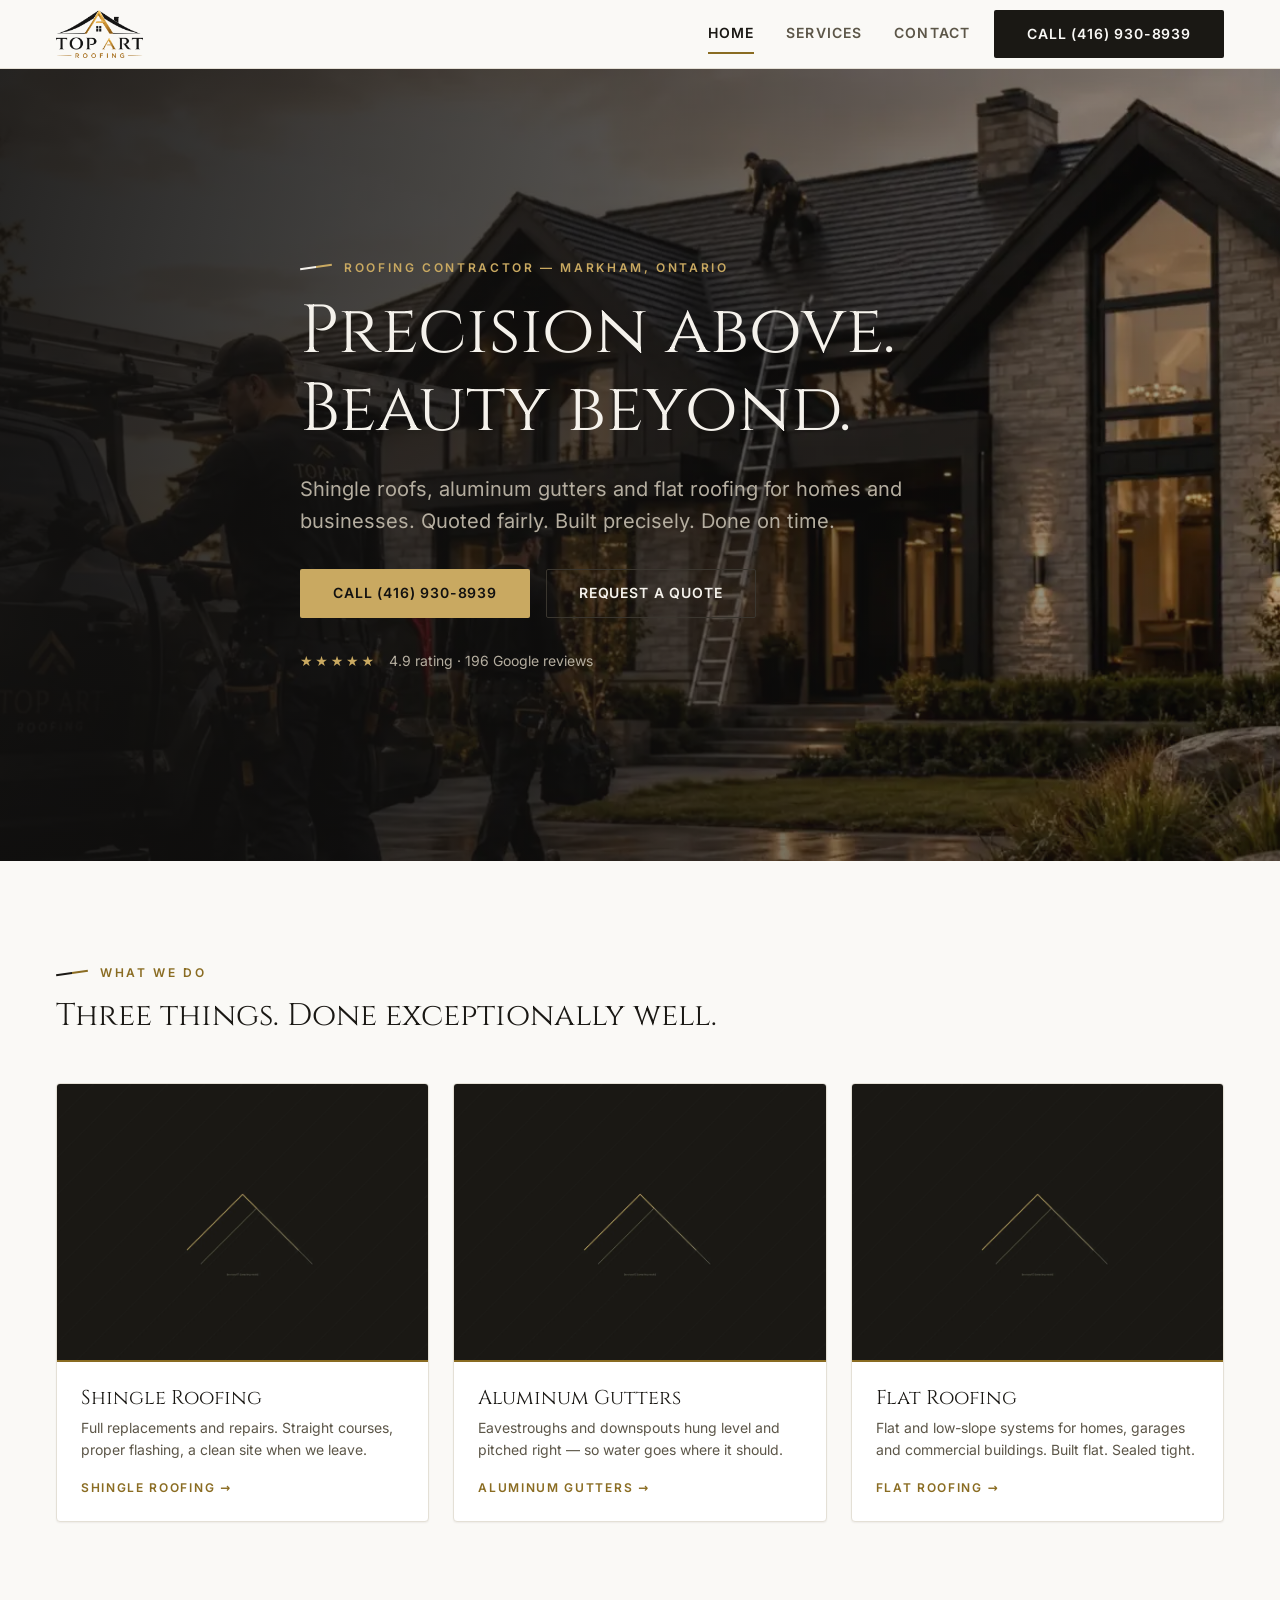
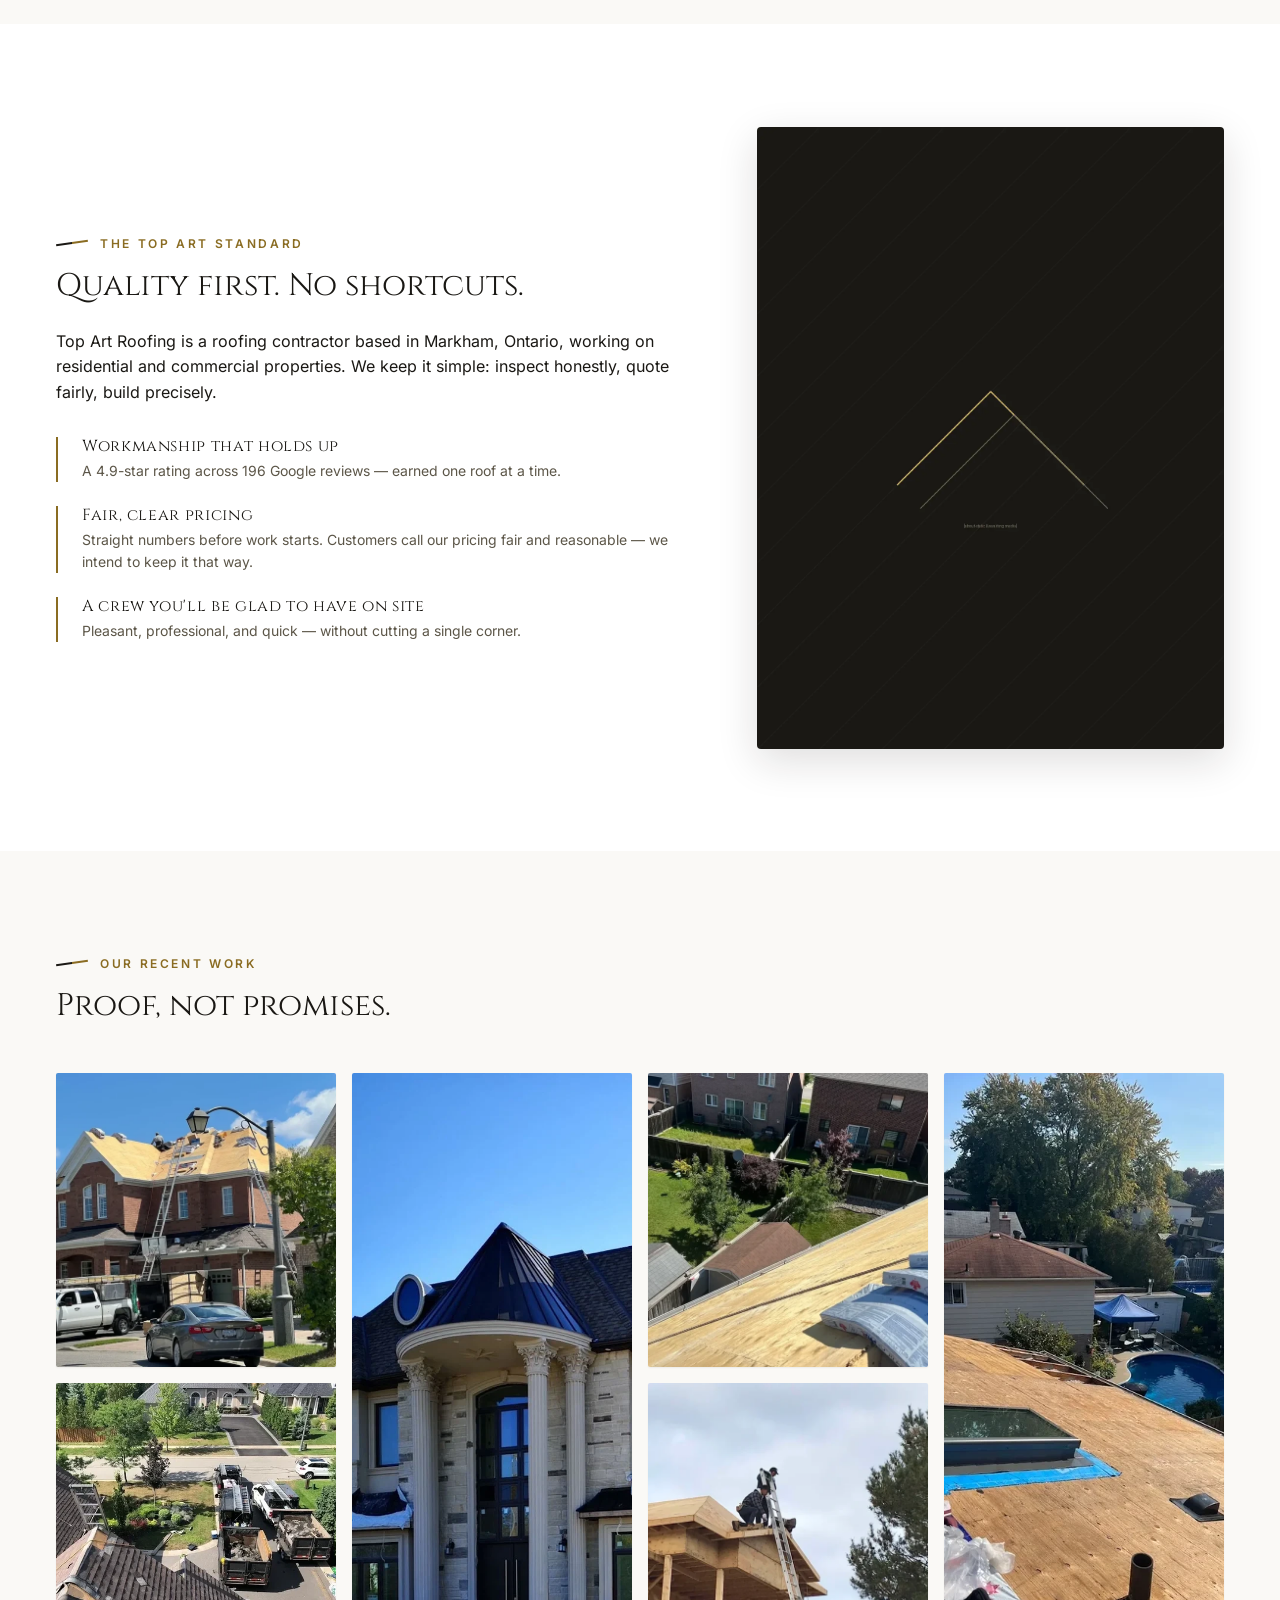
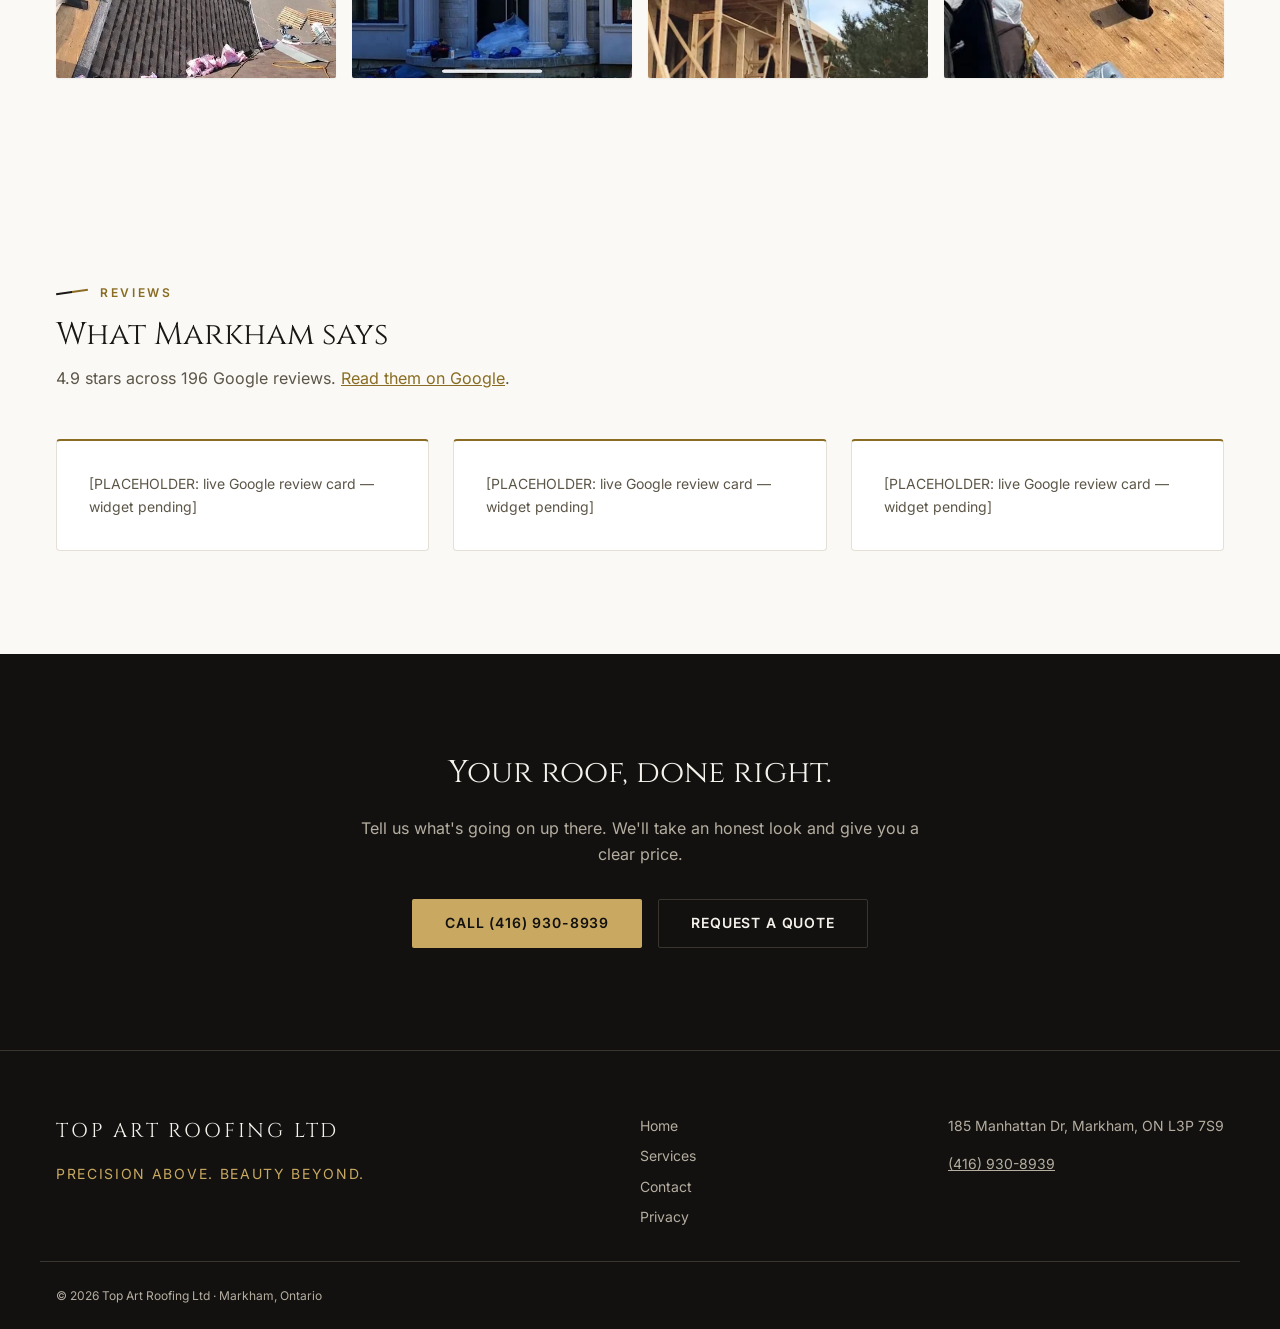
==== site/index.html @ 392432de "Build Top Art Roofing site through Phase 5 + media integration Phases 0-5 complete: intake (GBP past" ====
<!DOCTYPE html>
<html lang="en">
<head>
  <meta charset="UTF-8">
  <meta name="viewport" content="width=device-width, initial-scale=1.0">
  <title>Roofing Contractor in Markham | Top Art Roofing Ltd</title>
  <meta name="description" content="Shingle roofing, aluminum gutters and flat roofs for homes and businesses in Markham, Ontario. 4.9★ on Google. Call for a clear, fair quote.">
  <meta property="og:type" content="website">
  <meta property="og:title" content="Roofing Contractor in Markham | Top Art Roofing Ltd">
  <meta property="og:description" content="Shingle roofing, aluminum gutters and flat roofs in Markham, Ontario. Quality first. Call for a clear, fair quote.">
  <meta property="og:image" content="assets/images/og-image.jpg">
  <script type="application/ld+json">
  {
    "@context": "https://schema.org",
    "@type": "RoofingContractor",
    "name": "Top Art Roofing Ltd",
    "description": "Roofing contractor in Markham, Ontario — shingle roofing, aluminum gutters and flat roofs for residential and commercial properties.",
    "areaServed": {
      "@type": "City",
      "name": "Markham",
      "containedInPlace": { "@type": "AdministrativeArea", "name": "Ontario" }
    }
  }
  </script>
  <link rel="preload" href="assets/fonts/cinzel-latin-400-normal.woff2" as="font" type="font/woff2" crossorigin>
  <link rel="preload" href="assets/images/hero-intro-poster.webp" as="image">
  <link rel="stylesheet" href="shared/tokens.css">
  <link rel="stylesheet" href="shared/base.css">
  <link rel="stylesheet" href="style.css">
</head>
<body>
<a class="skip-link" href="#main">Skip to content</a>

<header class="site-header" data-header>
  <div class="container site-header__inner">
    <a class="logo" href="./" aria-label="Top Art Roofing — home">
      <img class="logo__img" src="assets/images/logo.png" alt="" width="583" height="320">
    </a>
    <nav class="site-nav" id="mobile-nav" aria-label="Main" data-nav>
      <a href="./" aria-current="page">Home</a>
      <a href="services/">Services</a>
      <a href="contact/">Contact</a>
    </nav>
    <a class="btn btn--primary site-header__call" href="tel:+14169308939">
      <span class="site-header__call-short">Call</span>
      <span class="site-header__call-full">Call (416) 930-8939</span>
    </a>
    <button class="nav-toggle" data-nav-toggle aria-expanded="false" aria-controls="mobile-nav" aria-label="Menu">
      <span></span><span></span><span></span>
    </button>
  </div>
</header>

<main id="main">

  <section class="section section--hero" id="hero" data-theme="dark">
    <div class="hero__media" aria-hidden="true" data-intro-loop>
      <video class="hero__video" data-il-loop muted playsinline preload="auto" loop
             tabindex="-1" style="opacity:0" width="1666" height="1080">
        <source src="assets/video/hero-loop.mp4" type="video/mp4">
      </video>
      <video class="hero__video" data-il-intro muted playsinline preload="auto" autoplay
             tabindex="-1" poster="assets/images/hero-intro-poster.webp" width="1916" height="1080">
        <source src="assets/video/hero-intro.mp4" type="video/mp4">
      </video>
    </div>
    <div class="container hero__content">
      <p class="eyebrow">Roofing Contractor — Markham, Ontario</p>
      <h1 class="hero__title">Precision above.<br>Beauty beyond.</h1>
      <p class="hero__sub">Shingle roofs, aluminum gutters and flat roofing for homes
        and businesses. Quoted fairly. Built precisely. Done on time.</p>
      <div class="hero__actions">
        <a class="btn btn--gold" href="tel:+14169308939">Call (416) 930-8939</a>
        <a class="btn btn--ghost" href="contact/">Request a quote</a>
      </div>
      <p class="hero__trust">
        <span class="stars" aria-hidden="true">★★★★★</span>
        4.9 rating · 196 Google reviews
      </p>
    </div>
  </section>

  <section class="section section--services" id="services">
    <div class="container">
      <p class="eyebrow">What we do</p>
      <h2>Three things. Done exceptionally well.</h2>
      <div class="cards" data-reveal>
        <a class="card" href="services/#shingles">
          <div class="card__media"><img src="assets/images/services-01.webp" alt="Newly installed architectural shingle roof" data-media-slot="services-01" width="1600" height="1200" loading="lazy"></div>
          <h3 class="card__title">Shingle Roofing</h3>
          <p class="card__text">Full replacements and repairs. Straight courses,
            proper flashing, a clean site when we leave.</p>
          <span class="card__link">Shingle roofing <span aria-hidden="true">→</span></span>
        </a>
        <a class="card" href="services/#gutters">
          <div class="card__media"><img src="assets/images/services-02.webp" alt="Aluminum eavestrough on a modern home" data-media-slot="services-02" width="1600" height="1200" loading="lazy"></div>
          <h3 class="card__title">Aluminum Gutters</h3>
          <p class="card__text">Eavestroughs and downspouts hung level and pitched
            right — so water goes where it should.</p>
          <span class="card__link">Aluminum gutters <span aria-hidden="true">→</span></span>
        </a>
        <a class="card" href="services/#flat-roof">
          <div class="card__media"><img src="assets/images/services-03.webp" alt="Flat roof on a commercial building" data-media-slot="services-03" width="1600" height="1200" loading="lazy"></div>
          <h3 class="card__title">Flat Roofing</h3>
          <p class="card__text">Flat and low-slope systems for homes, garages and
            commercial buildings. Built flat. Sealed tight.</p>
          <span class="card__link">Flat roofing <span aria-hidden="true">→</span></span>
        </a>
      </div>
    </div>
  </section>

  <section class="section section--about" id="about">
    <div class="container about__grid">
      <div class="about__copy">
        <p class="eyebrow">The Top Art standard</p>
        <h2>Quality first. No shortcuts.</h2>
        <p>Top Art Roofing is a roofing contractor based in Markham, Ontario,
          working on residential and commercial properties. We keep it simple:
          inspect honestly, quote fairly, build precisely.</p>
        <ul class="about__points">
          <li>
            <h3>Workmanship that holds up</h3>
            <p>A 4.9-star rating across 196 Google reviews — earned one roof at a time.</p>
          </li>
          <li>
            <h3>Fair, clear pricing</h3>
            <p>Straight numbers before work starts. Customers call our pricing
              fair and reasonable — we intend to keep it that way.</p>
          </li>
          <li>
            <h3>A crew you'll be glad to have on site</h3>
            <p>Pleasant, professional, and quick — without cutting a single corner.</p>
          </li>
        </ul>
      </div>
      <div class="about__media">
        <img src="assets/images/about-static.webp" alt="Close-up of precise shingle coursework" data-media-slot="about-static" width="1200" height="1600" loading="lazy">
      </div>
    </div>
  </section>

  <section class="section section--gallery" id="gallery">
    <div class="container">
      <p class="eyebrow">Our recent work</p>
      <h2>Proof, not promises.</h2>
      <div class="work-grid" data-reveal>
        <img src="assets/images/gallery-01.webp" alt="Crew re-shingling a large two-storey brick home" width="800" height="600" loading="lazy">
        <img class="work-item--tall" src="assets/images/gallery-03.webp" alt="Black metal turret roof over a stone entranceway" width="472" height="1020" loading="lazy">
        <img src="assets/images/gallery-02.webp" alt="Prepared roof deck with underlayment staged at the ridge" width="800" height="600" loading="lazy">
        <img class="work-item--tall" src="assets/images/gallery-06.webp" alt="Flat roof re-deck with a new skylight" width="765" height="1020" loading="lazy">
        <img src="assets/images/gallery-04.webp" alt="Aerial view of a shingle tear-off in progress" width="800" height="600" loading="lazy">
        <img src="assets/images/gallery-05.webp" alt="Framing a new roof structure on a custom build" width="800" height="600" loading="lazy">
      </div>
    </div>
  </section>

  <section class="section section--testimonials" id="testimonials">
    <div class="container">
      <p class="eyebrow">Reviews</p>
      <h2>What Markham says</h2>
      <p class="quotes__stat">4.9 stars across 196 Google reviews.
        <a href="https://www.google.com/maps/search/Top+Art+Roofing+Ltd+Markham+ON" rel="noopener">Read them on Google</a>.</p>
      <div class="quotes" data-reveal>
        <!-- Live Google-reviews widget planned (operator decision 2026-07-06);
             cards below are placeholders until the widget is wired. -->
        <blockquote class="quote">
          <p>[PLACEHOLDER: live Google review card — widget pending]</p>
        </blockquote>
        <blockquote class="quote">
          <p>[PLACEHOLDER: live Google review card — widget pending]</p>
        </blockquote>
        <blockquote class="quote">
          <p>[PLACEHOLDER: live Google review card — widget pending]</p>
        </blockquote>
      </div>
    </div>
  </section>

  <section class="section section--cta" id="cta" data-theme="dark">
    <div class="container cta__inner">
      <h2>Your roof, done right.</h2>
      <p>Tell us what's going on up there. We'll take an honest look and give
        you a clear price.</p>
      <div class="cta__actions">
        <a class="btn btn--gold" href="tel:+14169308939">Call (416) 930-8939</a>
        <a class="btn btn--ghost" href="contact/">Request a quote</a>
      </div>
    </div>
  </section>

</main>

<footer class="site-footer" data-theme="dark">
  <div class="container site-footer__inner">
    <div class="site-footer__brand">
      <p class="logo__name">Top Art Roofing Ltd</p>
      <p class="site-footer__tagline">Precision above. Beauty beyond.</p>
    </div>
    <nav class="site-footer__nav" aria-label="Footer">
      <a href="./">Home</a>
      <a href="services/">Services</a>
      <a href="contact/">Contact</a>
      <a href="privacy/">Privacy</a>
    </nav>
    <address class="site-footer__contact">
      <p>185 Manhattan Dr, Markham, ON L3P 7S9</p>
      <p><a href="tel:+14169308939">(416) 930-8939</a></p>
    </address>
  </div>
  <div class="container site-footer__legal">
    <p>© 2026 Top Art Roofing Ltd · Markham, Ontario</p>
  </div>
</footer>

<script src="shared/main.js" defer></script>
<script src="script.js" defer></script>
</body>
</html>
---- site/shared/tokens.css ----
/* Design tokens — Top Art Roofing Ltd
   Direction: "Precision Monochrome" (state/DECISIONS.md, Phase 2)
   Contract: contracts/design-tokens.md v1.1.0
   Warm off-white canvas, near-black charcoal ink, muted metallic gold.
   Deviations from defaults: sharp radii (architectural direction),
   generous --section-pad-y (premium whitespace). */

@font-face {
  font-family: 'Cinzel';
  font-style: normal;
  font-weight: 400;
  font-display: swap;
  src: url('../assets/fonts/cinzel-latin-400-normal.woff2') format('woff2');
}
@font-face {
  font-family: 'Inter';
  font-style: normal;
  font-weight: 400;
  font-display: swap;
  src: url('../assets/fonts/inter-latin-400-normal.woff2') format('woff2');
}
@font-face {
  font-family: 'Inter';
  font-style: normal;
  font-weight: 600;
  font-display: swap;
  src: url('../assets/fonts/inter-latin-600-normal.woff2') format('woff2');
}

:root {
  /* Colors */
  --color-primary: #1a1814;        /* charcoal black — buttons, headings, dark surfaces */
  --color-primary-dark: #0d0c0a;   /* deepest black — hover, footer */
  --color-accent: #8a6c22;         /* muted metallic gold — hairlines, labels (4.7:1 on bg) */
  --color-bg: #faf9f6;             /* warm off-white canvas */
  --color-surface: #ffffff;        /* cards, raised panels */
  --color-text: #1a1814;
  --color-text-muted: #5c5648;     /* 6.4:1 on bg */
  --color-border: #e4e0d6;
  --color-success: #2e6b3f;
  --color-error: #a33326;

  /* Typography — Cinzel display caps + Inter body; scale ratio 1.25 */
  --font-heading: 'Cinzel', 'Times New Roman', serif;
  --font-body: 'Inter', system-ui, -apple-system, sans-serif;
  --text-xs: 0.75rem;
  --text-sm: 0.875rem;
  --text-base: 1rem;
  --text-lg: 1.25rem;
  --text-xl: 1.563rem;
  --text-2xl: 1.953rem;
  --text-3xl: 2.441rem;
  --text-hero: clamp(2.5rem, 5vw + 1rem, 4.25rem);
  --leading-tight: 1.15;
  --leading-normal: 1.6;
  --leading-loose: 1.85;

  /* Spacing — 4px base scale */
  --space-1: 0.25rem;
  --space-2: 0.5rem;
  --space-3: 0.75rem;
  --space-4: 1rem;
  --space-5: 1.5rem;
  --space-6: 2rem;
  --space-7: 3rem;
  --space-8: 4rem;
  --space-9: 6rem;
  --space-10: 8rem;
  --space-11: 12rem;
  --space-12: 16rem;

  /* Layout — sharp architectural radii (deviation: premium, crisp edges) */
  --container-max: 1200px;
  --section-pad-y: clamp(4rem, 8vw, 7rem);
  --radius-sm: 2px;
  --radius-md: 4px;
  --radius-lg: 8px;
  --radius-full: 999px;

  /* Elevation — warm-neutral, restrained */
  --shadow-sm: 0 1px 2px rgba(26, 24, 20, 0.06);
  --shadow-md: 0 4px 16px rgba(26, 24, 20, 0.08);
  --shadow-lg: 0 12px 40px rgba(26, 24, 20, 0.14);

  /* Motion */
  --duration-fast: 150ms;
  --duration-base: 300ms;
  --duration-slow: 600ms;
  --ease-standard: cubic-bezier(0.2, 0, 0, 1);
  --ease-out-expo: cubic-bezier(0.16, 1, 0.3, 1);
}

/* Dark sections (CTA band, footer, dark hero) opt in via data-theme. */
[data-theme="dark"] {
  --color-primary: #f5f2ec;        /* inverted: light buttons on dark */
  --color-primary-dark: #ffffff;
  --color-accent: #c9a961;         /* light gold — 8.3:1 on dark bg */
  --color-bg: #121110;
  --color-surface: #1b1917;
  --color-text: #f5f2ec;
  --color-text-muted: #b5aea0;
  --color-border: #3a362f;
  --color-success: #6fbf85;
  --color-error: #e2796c;
  --shadow-sm: 0 1px 2px rgba(0, 0, 0, 0.4);
  --shadow-md: 0 4px 16px rgba(0, 0, 0, 0.5);
  --shadow-lg: 0 12px 40px rgba(0, 0, 0, 0.6);
}
---- site/shared/base.css ----
/* base.css — reset, element defaults, layout layer, shared components.
   Tokens only (contracts/design-tokens.md); BEM-lite; mobile-first. */

/* ---------- Reset + element defaults ---------- */
*, *::before, *::after { box-sizing: border-box; }

html { scroll-behavior: smooth; }
@media (prefers-reduced-motion: reduce) {
  html { scroll-behavior: auto; }
}

body {
  margin: 0;
  font-family: var(--font-body);
  font-size: var(--text-base);
  line-height: var(--leading-normal);
  color: var(--color-text);
  background: var(--color-bg);
  -webkit-font-smoothing: antialiased;
}

h1, h2, h3, h4 {
  font-family: var(--font-heading);
  font-weight: 400;
  line-height: var(--leading-tight);
  margin: 0 0 var(--space-5);
  text-wrap: balance;
}

h1 { font-size: var(--text-3xl); }
h2 { font-size: var(--text-2xl); }
h3 { font-size: var(--text-lg); }

p { margin: 0 0 var(--space-4); }
ul { margin: 0; padding: 0; }
img { max-width: 100%; height: auto; display: block; }
a { color: inherit; }

:focus-visible {
  outline: 2px solid var(--color-accent);
  outline-offset: 3px;
}

::selection {
  background: var(--color-accent);
  color: var(--color-bg);
}

/* ---------- Layout layer ---------- */
.container {
  max-width: var(--container-max);
  margin-inline: auto;
  padding-inline: var(--space-4);
}

.section {
  padding-block: var(--section-pad-y);
}

[data-theme="dark"] {
  color: var(--color-text);
  background: var(--color-bg);
}

/* ---------- Shared type components ---------- */
/* Eyebrow with the roof-pitch hairline (design signature) */
.eyebrow {
  display: flex;
  align-items: center;
  gap: var(--space-3);
  font-size: var(--text-xs);
  font-weight: 600;
  letter-spacing: 0.22em;
  text-transform: uppercase;
  color: var(--color-accent);
  margin-bottom: var(--space-4);
}
.eyebrow::before {
  content: "";
  width: var(--space-6);
  height: 2px;
  flex: none;
  background: linear-gradient(90deg, var(--color-text) 50%, var(--color-accent) 50%);
  transform: rotate(-8deg);
}

/* ---------- Buttons ---------- */
.btn {
  display: inline-block;
  padding: var(--space-3) var(--space-6);
  font-family: var(--font-body);
  font-size: var(--text-sm);
  font-weight: 600;
  letter-spacing: 0.06em;
  text-transform: uppercase;
  text-decoration: none;
  text-align: center;
  border: 1px solid transparent;
  border-radius: var(--radius-sm);
  cursor: pointer;
}
@media (prefers-reduced-motion: no-preference) {
  .btn {
    transition:
      background-color var(--duration-fast) var(--ease-standard),
      color var(--duration-fast) var(--ease-standard),
      border-color var(--duration-fast) var(--ease-standard);
  }
}

.btn--primary {
  background: var(--color-primary);
  color: var(--color-bg);
}
.btn--primary:hover { background: var(--color-primary-dark); }

.btn--gold {
  background: var(--color-accent);
  color: var(--color-bg);
}
.btn--gold:hover {
  background: var(--color-primary);
}

.btn--ghost {
  background: transparent;
  color: var(--color-text);
  border-color: var(--color-border);
}
.btn--ghost:hover { border-color: var(--color-accent); color: var(--color-accent); }

/* ---------- Header ---------- */
.site-header {
  position: sticky;
  top: 0;
  z-index: 50;
  background: color-mix(in srgb, var(--color-bg) 94%, transparent);
  backdrop-filter: blur(8px);
  border-bottom: 1px solid var(--color-border);
}

.site-header__inner {
  display: flex;
  align-items: center;
  gap: var(--space-5);
  min-height: 4.25rem;
}

.logo {
  display: flex;
  align-items: baseline;
  gap: var(--space-2);
  text-decoration: none;
  margin-right: auto;
  white-space: nowrap;
}
.logo__img {
  height: 3rem;
  width: auto;
}

.logo__mark {
  position: relative;
  width: 1.5rem;
  height: 0.75rem;
  align-self: center;
}
.logo__mark::before,
.logo__mark::after {
  content: "";
  position: absolute;
  bottom: 0;
  width: 68%;
  height: 2px;
  background: var(--color-text);
  transform-origin: left bottom;
}
.logo__mark::before { left: 0; transform: rotate(-30deg); }
.logo__mark::after {
  right: 0;
  background: var(--color-accent);
  transform-origin: right bottom;
  transform: rotate(30deg);
}
.logo__name {
  font-family: var(--font-heading);
  font-size: var(--text-lg);
  letter-spacing: 0.14em;
  text-transform: uppercase;
}
.logo__sub {
  display: none;
  font-size: var(--text-xs);
  font-weight: 600;
  letter-spacing: 0.3em;
  text-transform: uppercase;
  color: var(--color-accent);
}

@media (min-width: 640px) {
  .logo__sub { display: inline; }
}

.site-nav {
  display: none;
  gap: var(--space-6);
}
.site-nav a {
  font-size: var(--text-sm);
  font-weight: 600;
  letter-spacing: 0.08em;
  text-transform: uppercase;
  text-decoration: none;
  color: var(--color-text-muted);
  padding-block: var(--space-2);
  border-bottom: 2px solid transparent;
}
.site-nav a:hover { color: var(--color-text); }
.site-nav a[aria-current="page"] {
  color: var(--color-text);
  border-bottom-color: var(--color-accent);
}

/* Call button: compact label on mobile (call-first niche — always visible),
   full number from 640px up. */
.site-header__call { padding-inline: var(--space-4); }
.site-header__call-full { display: none; }

@media (min-width: 640px) {
  .site-header__call { padding-inline: var(--space-6); }
  .site-header__call-short { display: none; }
  .site-header__call-full { display: inline; }
}

.nav-toggle {
  display: grid;
  gap: 5px;
  padding: var(--space-3);
  background: none;
  border: none;
  cursor: pointer;
}
.nav-toggle span {
  width: 1.375rem;
  height: 2px;
  background: var(--color-text);
}

/* Mobile nav open state */
.site-header.is-open .site-nav {
  display: grid;
  position: absolute;
  top: 100%;
  left: 0;
  right: 0;
  gap: 0;
  padding: var(--space-4);
  background: var(--color-bg);
  border-bottom: 1px solid var(--color-border);
}

@media (min-width: 1024px) {
  .site-nav { display: flex; }
  .nav-toggle { display: none; }
}

/* ---------- Hero (shared shell; media variant on home) ---------- */
.section--hero {
  position: relative;
  display: grid;
  align-items: center;
  overflow: hidden;
}

.hero__content {
  position: relative;
  z-index: 1;
  padding-block: var(--space-8);
}

.hero__title {
  font-size: var(--text-hero);
  margin-bottom: var(--space-5);
  max-width: 14em;
}

.hero__sub {
  font-size: var(--text-lg);
  color: var(--color-text-muted);
  max-width: 34em;
  margin-bottom: var(--space-6);
}

.hero__actions {
  display: flex;
  flex-wrap: wrap;
  gap: var(--space-4);
  margin-bottom: var(--space-6);
}

.hero--compact .hero__content { padding-block: var(--space-6); }

/* ---------- CTA band ---------- */
.section--cta { text-align: center; }
.cta__inner p {
  color: var(--color-text-muted);
  max-width: 36em;
  margin-inline: auto;
  margin-bottom: var(--space-6);
}
.cta__actions {
  display: flex;
  flex-wrap: wrap;
  gap: var(--space-4);
  justify-content: center;
}

/* ---------- Footer ---------- */
.site-footer {
  background: var(--color-bg);
  border-top: 1px solid var(--color-border);
  padding-block: var(--space-8) var(--space-5);
}
.site-footer__inner {
  display: grid;
  gap: var(--space-6);
  padding-bottom: var(--space-6);
}
.site-footer__tagline {
  color: var(--color-accent);
  font-size: var(--text-sm);
  letter-spacing: 0.12em;
  text-transform: uppercase;
}
.site-footer__nav {
  display: grid;
  gap: var(--space-2);
}
.site-footer__nav a {
  text-decoration: none;
  color: var(--color-text-muted);
  font-size: var(--text-sm);
}
.site-footer__nav a:hover { color: var(--color-accent); }
.site-footer__contact {
  font-style: normal;
  color: var(--color-text-muted);
  font-size: var(--text-sm);
}
.site-footer__contact a { color: inherit; }
.site-footer__legal {
  border-top: 1px solid var(--color-border);
  padding-top: var(--space-5);
}
.site-footer__legal p {
  font-size: var(--text-xs);
  color: var(--color-text-muted);
  margin: 0;
}

@media (min-width: 640px) {
  .site-footer__inner {
    grid-template-columns: 2fr 1fr 1fr;
  }
}

/* ---------- Scroll reveal (JS-gated; visible without JS) ---------- */
@media (prefers-reduced-motion: no-preference) {
  .js [data-reveal] {
    opacity: 0;
    transform: translateY(var(--space-4));
    transition:
      opacity var(--duration-slow) var(--ease-out-expo),
      transform var(--duration-slow) var(--ease-out-expo);
  }
  .js [data-reveal].is-visible {
    opacity: 1;
    transform: none;
  }
}

/* ---------- Skip link ---------- */
.skip-link {
  position: absolute;
  top: calc(-1 * var(--space-12));
  left: var(--space-4);
  z-index: 100;
  padding: var(--space-3) var(--space-5);
  background: var(--color-primary);
  color: var(--color-bg);
  text-decoration: none;
  border-radius: var(--radius-sm);
}
.skip-link:focus-visible { top: var(--space-4); }

/* ---------- Utilities ---------- */
.visually-hidden {
  position: absolute !important;
  width: 1px;
  height: 1px;
  overflow: hidden;
  clip-path: inset(50%);
  white-space: nowrap;
}
---- site/style.css ----
/* Home page styles — hero media, service cards, about, testimonials. */

/* ---------- Hero: full-bleed media + scrim (pattern 1) ---------- */
.section--hero {
  min-height: 88svh;
  padding-block: 0;
}

.hero__media {
  position: absolute;
  inset: 0;
}
.hero__video {
  position: absolute;
  inset: 0;
  width: 100%;
  height: 100%;
  object-fit: cover;
}
.hero__media::after {
  content: "";
  position: absolute;
  inset: 0;
  background: linear-gradient(
    100deg,
    color-mix(in srgb, var(--color-bg) 92%, transparent) 0%,
    color-mix(in srgb, var(--color-bg) 72%, transparent) 45%,
    color-mix(in srgb, var(--color-bg) 30%, transparent) 100%
  );
}

.hero__trust {
  display: flex;
  align-items: center;
  gap: var(--space-3);
  font-size: var(--text-sm);
  color: var(--color-text-muted);
  margin: 0;
}
.hero__trust .stars {
  color: var(--color-accent);
  letter-spacing: 0.2em;
}

/* ---------- Service cards ---------- */
.cards {
  display: grid;
  grid-template-columns: repeat(auto-fit, minmax(min(100%, 18rem), 1fr));
  gap: var(--space-5);
  margin-top: var(--space-7);
}

.card {
  display: flex;
  flex-direction: column;
  background: var(--color-surface);
  border: 1px solid var(--color-border);
  border-radius: var(--radius-md);
  overflow: hidden;
  text-decoration: none;
  box-shadow: var(--shadow-sm);
}
@media (prefers-reduced-motion: no-preference) {
  .card {
    transition:
      box-shadow var(--duration-base) var(--ease-standard),
      transform var(--duration-base) var(--ease-standard);
  }
}
.card:hover {
  box-shadow: var(--shadow-md);
  transform: translateY(calc(-1 * var(--space-1)));
}

.card__media {
  aspect-ratio: 4 / 3;
  overflow: hidden;
  border-bottom: 2px solid var(--color-accent);
}
.card__media img {
  width: 100%;
  height: 100%;
  object-fit: cover;
}

.card__title {
  margin: var(--space-5) var(--space-5) var(--space-2);
}
.card__text {
  margin: 0 var(--space-5) var(--space-4);
  color: var(--color-text-muted);
  font-size: var(--text-sm);
  flex: 1;
}
.card__link {
  margin: 0 var(--space-5) var(--space-5);
  font-size: var(--text-xs);
  font-weight: 600;
  letter-spacing: 0.14em;
  text-transform: uppercase;
  color: var(--color-accent);
}

/* ---------- About / why-us ---------- */
.section--about { background: var(--color-surface); }

.about__grid {
  display: grid;
  gap: var(--space-7);
  align-items: center;
}

.about__points {
  list-style: none;
  display: grid;
  gap: var(--space-5);
  margin-top: var(--space-6);
}
.about__points h3 {
  margin-bottom: var(--space-1);
  font-size: var(--text-base);
  letter-spacing: 0.04em;
}
.about__points p {
  margin: 0;
  color: var(--color-text-muted);
  font-size: var(--text-sm);
}
.about__points li {
  padding-left: var(--space-5);
  border-left: 2px solid var(--color-accent);
}

.about__media img {
  border-radius: var(--radius-md);
  box-shadow: var(--shadow-lg);
}

@media (min-width: 1024px) {
  .about__grid { grid-template-columns: 7fr 5fr; }
}

/* ---------- Our recent work (gallery) ---------- */
.work-grid {
  display: grid;
  grid-template-columns: repeat(auto-fit, minmax(min(100%, 16rem), 1fr));
  grid-auto-flow: dense;
  gap: var(--space-4);
  margin-top: var(--space-7);
}
.work-grid img {
  width: 100%;
  height: 100%;
  object-fit: cover;
  border-radius: var(--radius-sm);
  box-shadow: var(--shadow-sm);
  aspect-ratio: 4 / 3;
}
.work-grid .work-item--tall {
  aspect-ratio: auto;
  grid-row: span 2;
}

/* ---------- Testimonials ---------- */
.quotes__stat {
  color: var(--color-text-muted);
  margin-top: calc(-1 * var(--space-3));
}
.quotes__stat a { color: var(--color-accent); }

.quotes {
  display: grid;
  grid-template-columns: repeat(auto-fit, minmax(min(100%, 18rem), 1fr));
  gap: var(--space-5);
  margin-top: var(--space-7);
}

.quote {
  margin: 0;
  padding: var(--space-6);
  background: var(--color-surface);
  border: 1px solid var(--color-border);
  border-top: 2px solid var(--color-accent);
  border-radius: var(--radius-md);
}
.quote p {
  margin: 0;
  font-size: var(--text-sm);
  color: var(--color-text-muted);
}
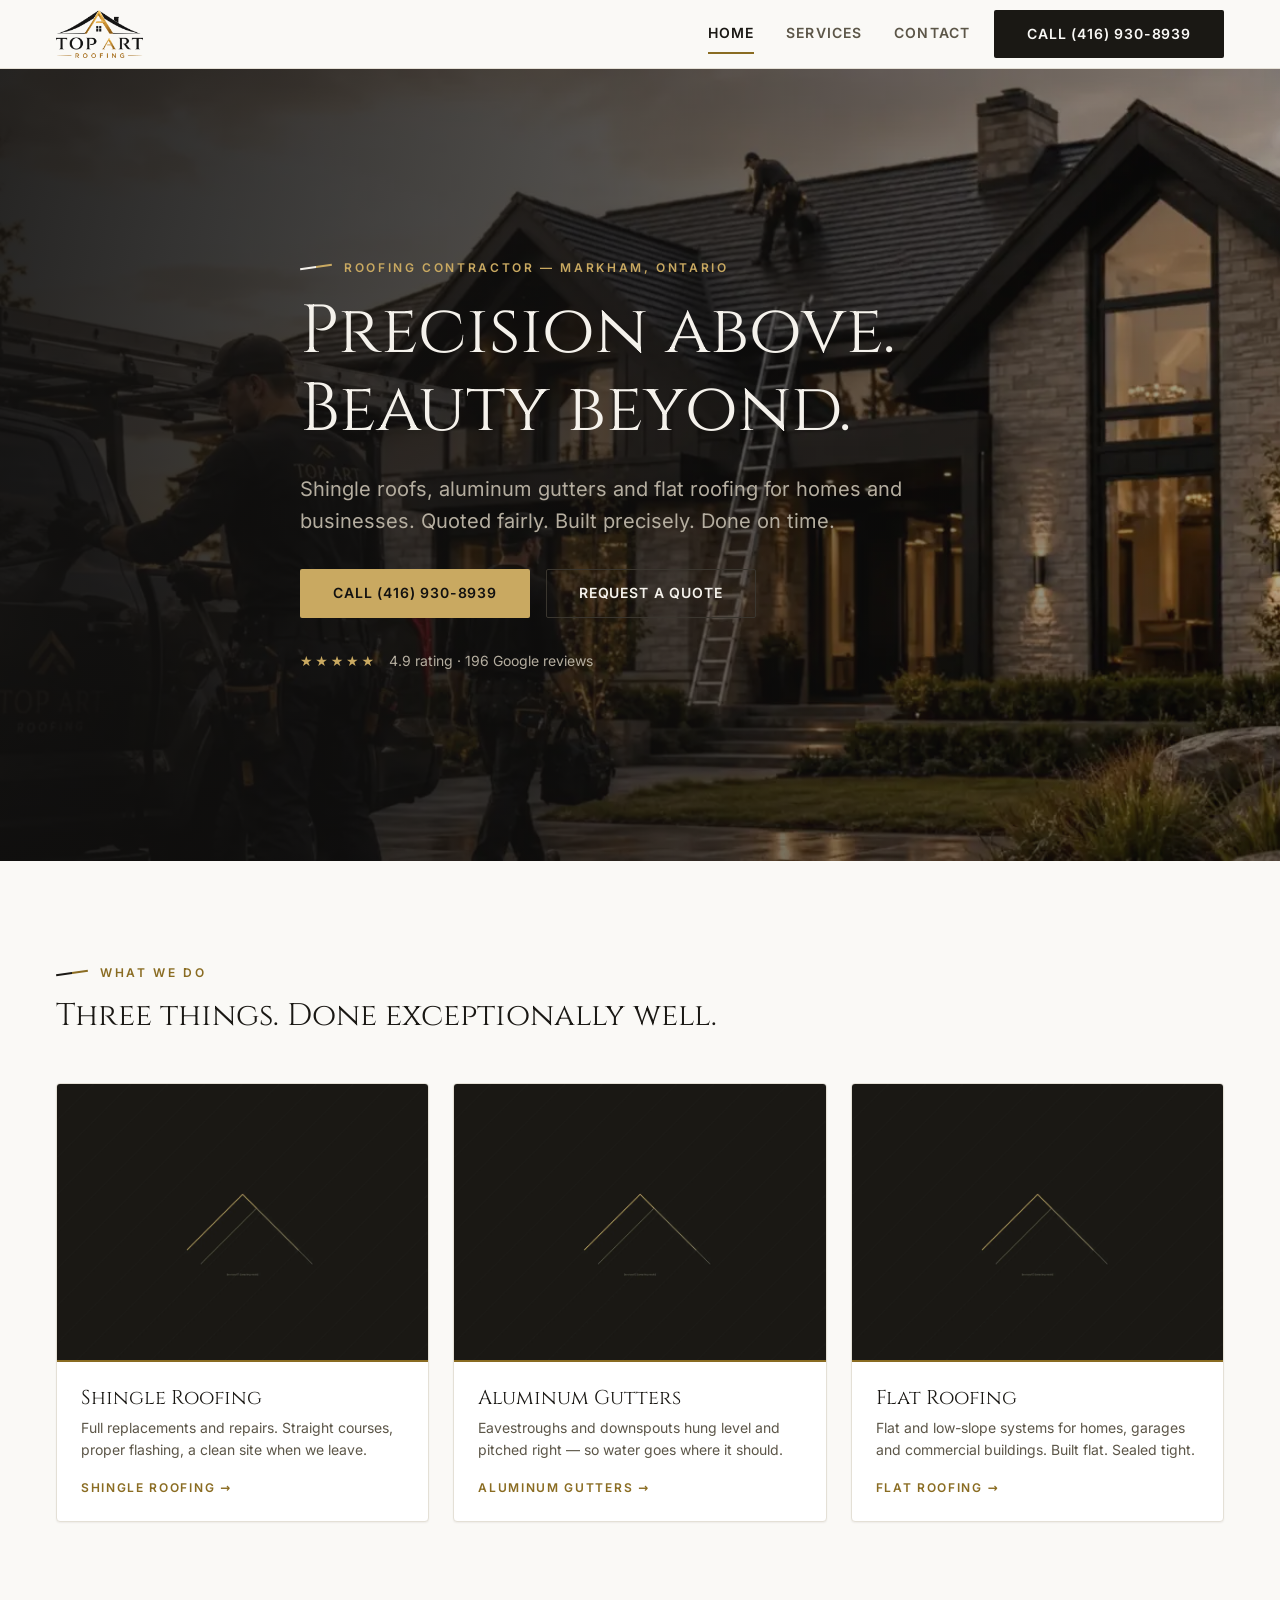
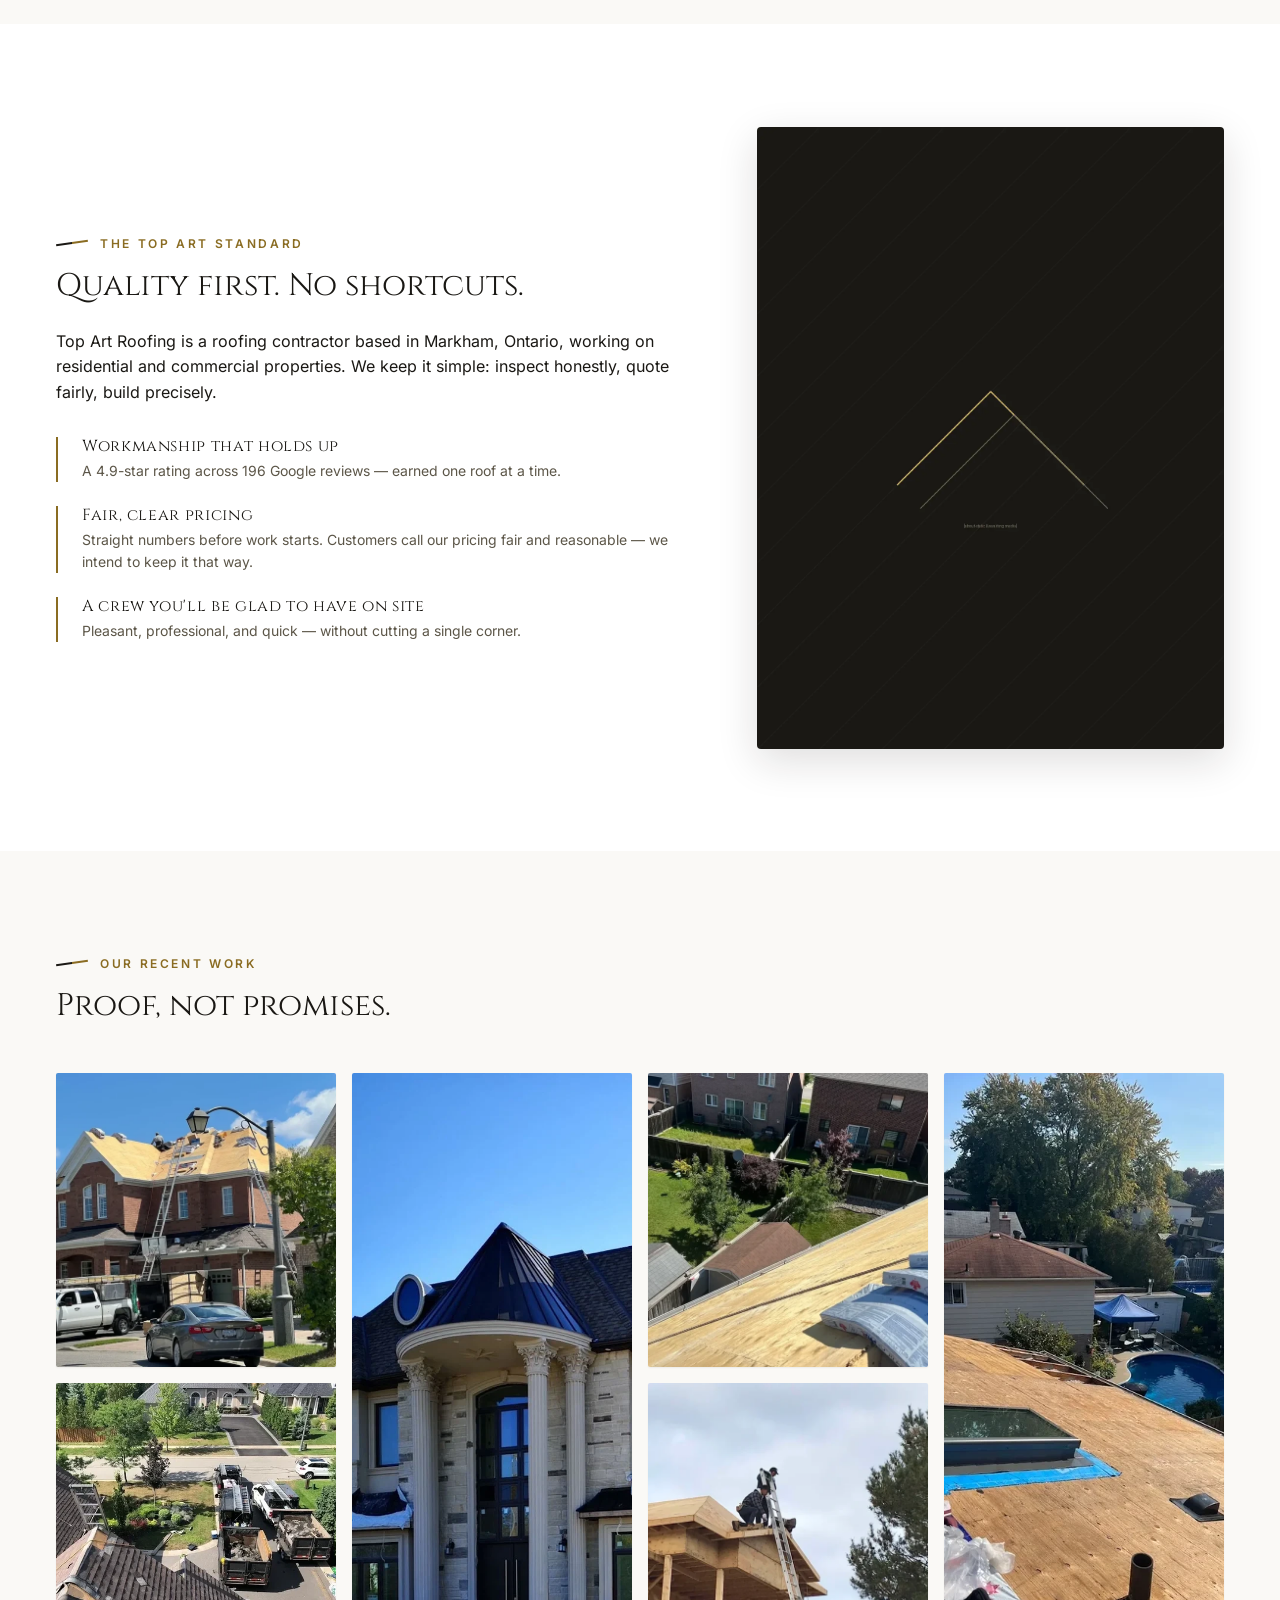
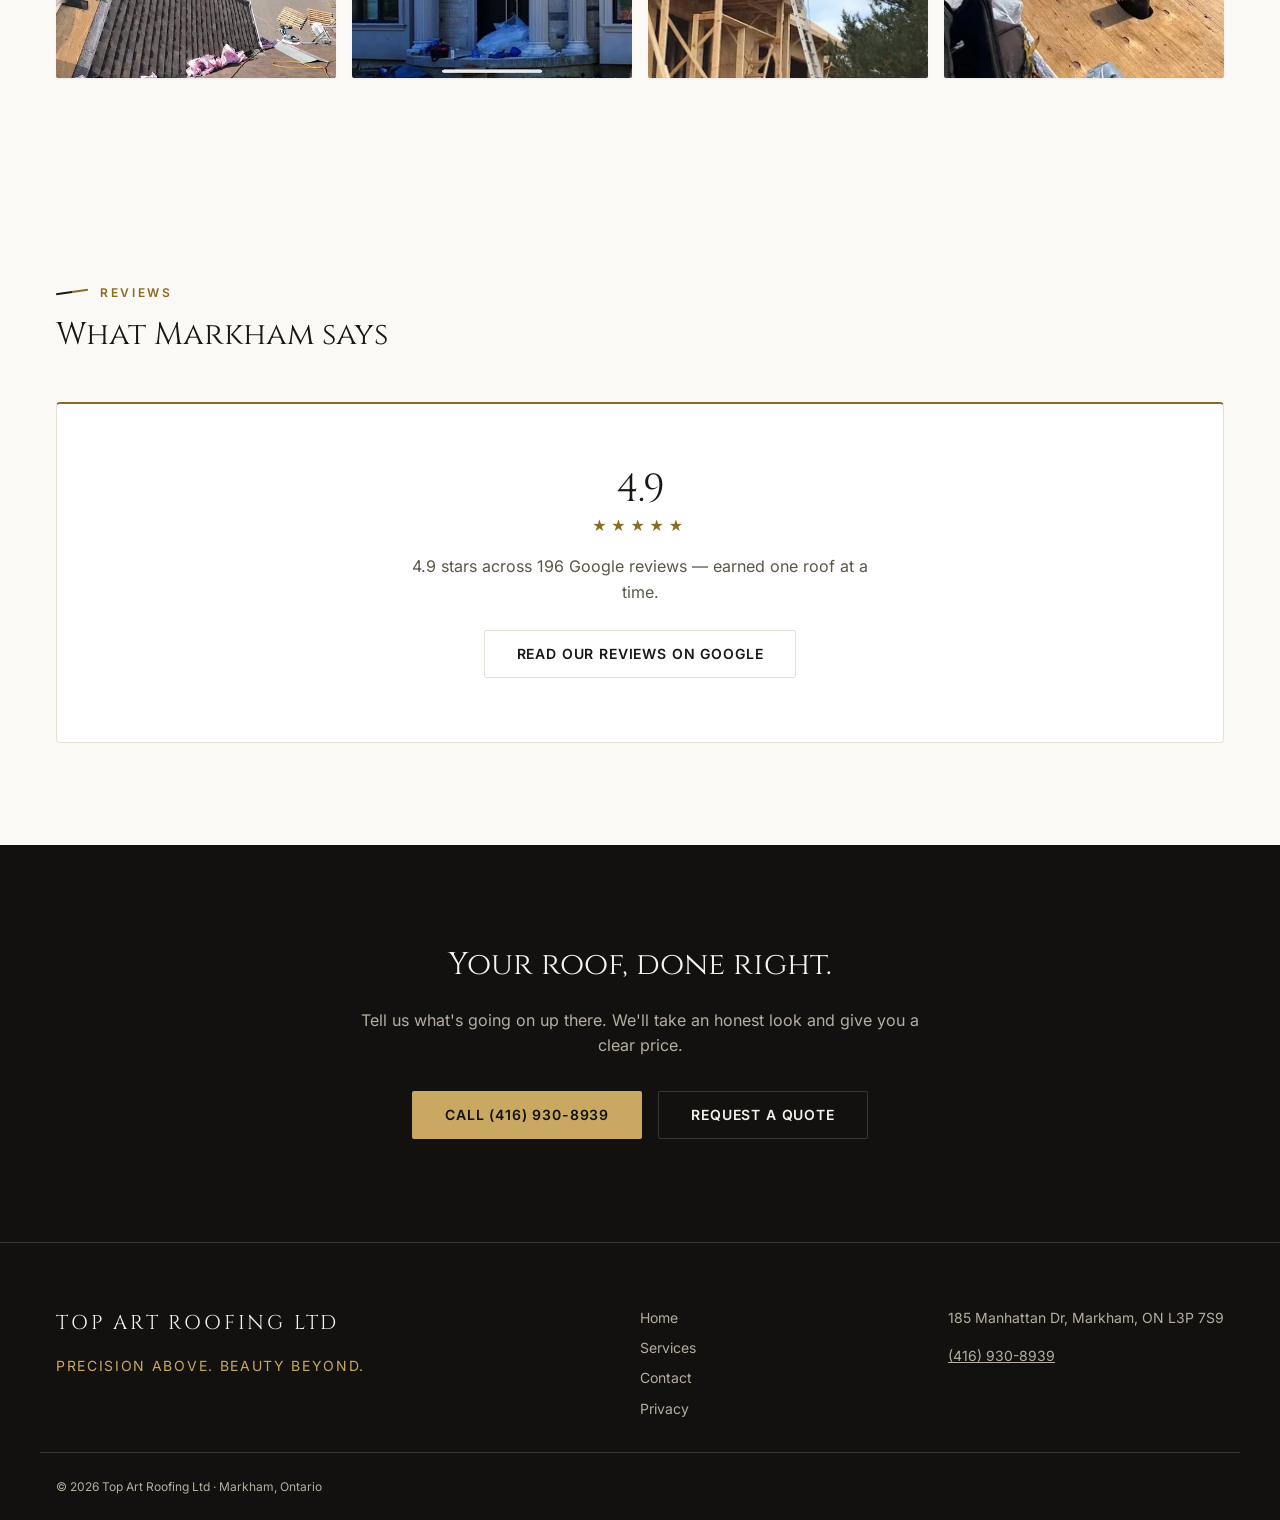
==== commit 4f4bb386: "Pass QA gate: reviews-band replaces placeholder cards check.py 0 FAIL; visual QA 4 pages x 3 widths " ====
--- a/site/index.html
+++ b/site/index.html
@@ -159,20 +159,17 @@
     <div class="container">
       <p class="eyebrow">Reviews</p>
       <h2>What Markham says</h2>
-      <p class="quotes__stat">4.9 stars across 196 Google reviews.
-        <a href="https://www.google.com/maps/search/Top+Art+Roofing+Ltd+Markham+ON" rel="noopener">Read them on Google</a>.</p>
-      <div class="quotes" data-reveal>
-        <!-- Live Google-reviews widget planned (operator decision 2026-07-06);
-             cards below are placeholders until the widget is wired. -->
-        <blockquote class="quote">
-          <p>[PLACEHOLDER: live Google review card — widget pending]</p>
-        </blockquote>
-        <blockquote class="quote">
-          <p>[PLACEHOLDER: live Google review card — widget pending]</p>
-        </blockquote>
-        <blockquote class="quote">
-          <p>[PLACEHOLDER: live Google review card — widget pending]</p>
-        </blockquote>
+      <!-- Live Google-reviews widget slot (operator decision 2026-07-06):
+           when a provider is chosen, the embed replaces .reviews-band below.
+           Third-party embed = privacy-policy + CSP update in the same change. -->
+      <div class="reviews-band" data-reveal>
+        <p class="reviews-band__score" aria-hidden="true">4.9</p>
+        <p class="reviews-band__stars" aria-hidden="true">★★★★★</p>
+        <p class="reviews-band__text">4.9 stars across 196 Google reviews —
+          earned one roof at a time.</p>
+        <a class="btn btn--ghost" href="https://www.google.com/maps/search/Top+Art+Roofing+Ltd+Markham+ON" rel="noopener">
+          Read our reviews on Google
+        </a>
       </div>
     </div>
   </section>
--- a/site/style.css
+++ b/site/style.css
@@ -162,29 +162,29 @@
 }
 
 /* ---------- Testimonials ---------- */
-.quotes__stat {
-  color: var(--color-text-muted);
-  margin-top: calc(-1 * var(--space-3));
-}
-.quotes__stat a { color: var(--color-accent); }
-
-.quotes {
-  display: grid;
-  grid-template-columns: repeat(auto-fit, minmax(min(100%, 18rem), 1fr));
-  gap: var(--space-5);
+.reviews-band {
   margin-top: var(--space-7);
-}
-
-.quote {
-  margin: 0;
-  padding: var(--space-6);
+  padding: var(--space-8) var(--space-6);
   background: var(--color-surface);
   border: 1px solid var(--color-border);
   border-top: 2px solid var(--color-accent);
   border-radius: var(--radius-md);
+  text-align: center;
 }
-.quote p {
+.reviews-band__score {
+  font-family: var(--font-heading);
+  font-size: var(--text-3xl);
+  line-height: var(--leading-tight);
   margin: 0;
-  font-size: var(--text-sm);
+}
+.reviews-band__stars {
+  color: var(--color-accent);
+  letter-spacing: 0.3em;
+  margin: 0 0 var(--space-4);
+}
+.reviews-band__text {
   color: var(--color-text-muted);
+  max-width: 30em;
+  margin-inline: auto;
+  margin-bottom: var(--space-5);
 }
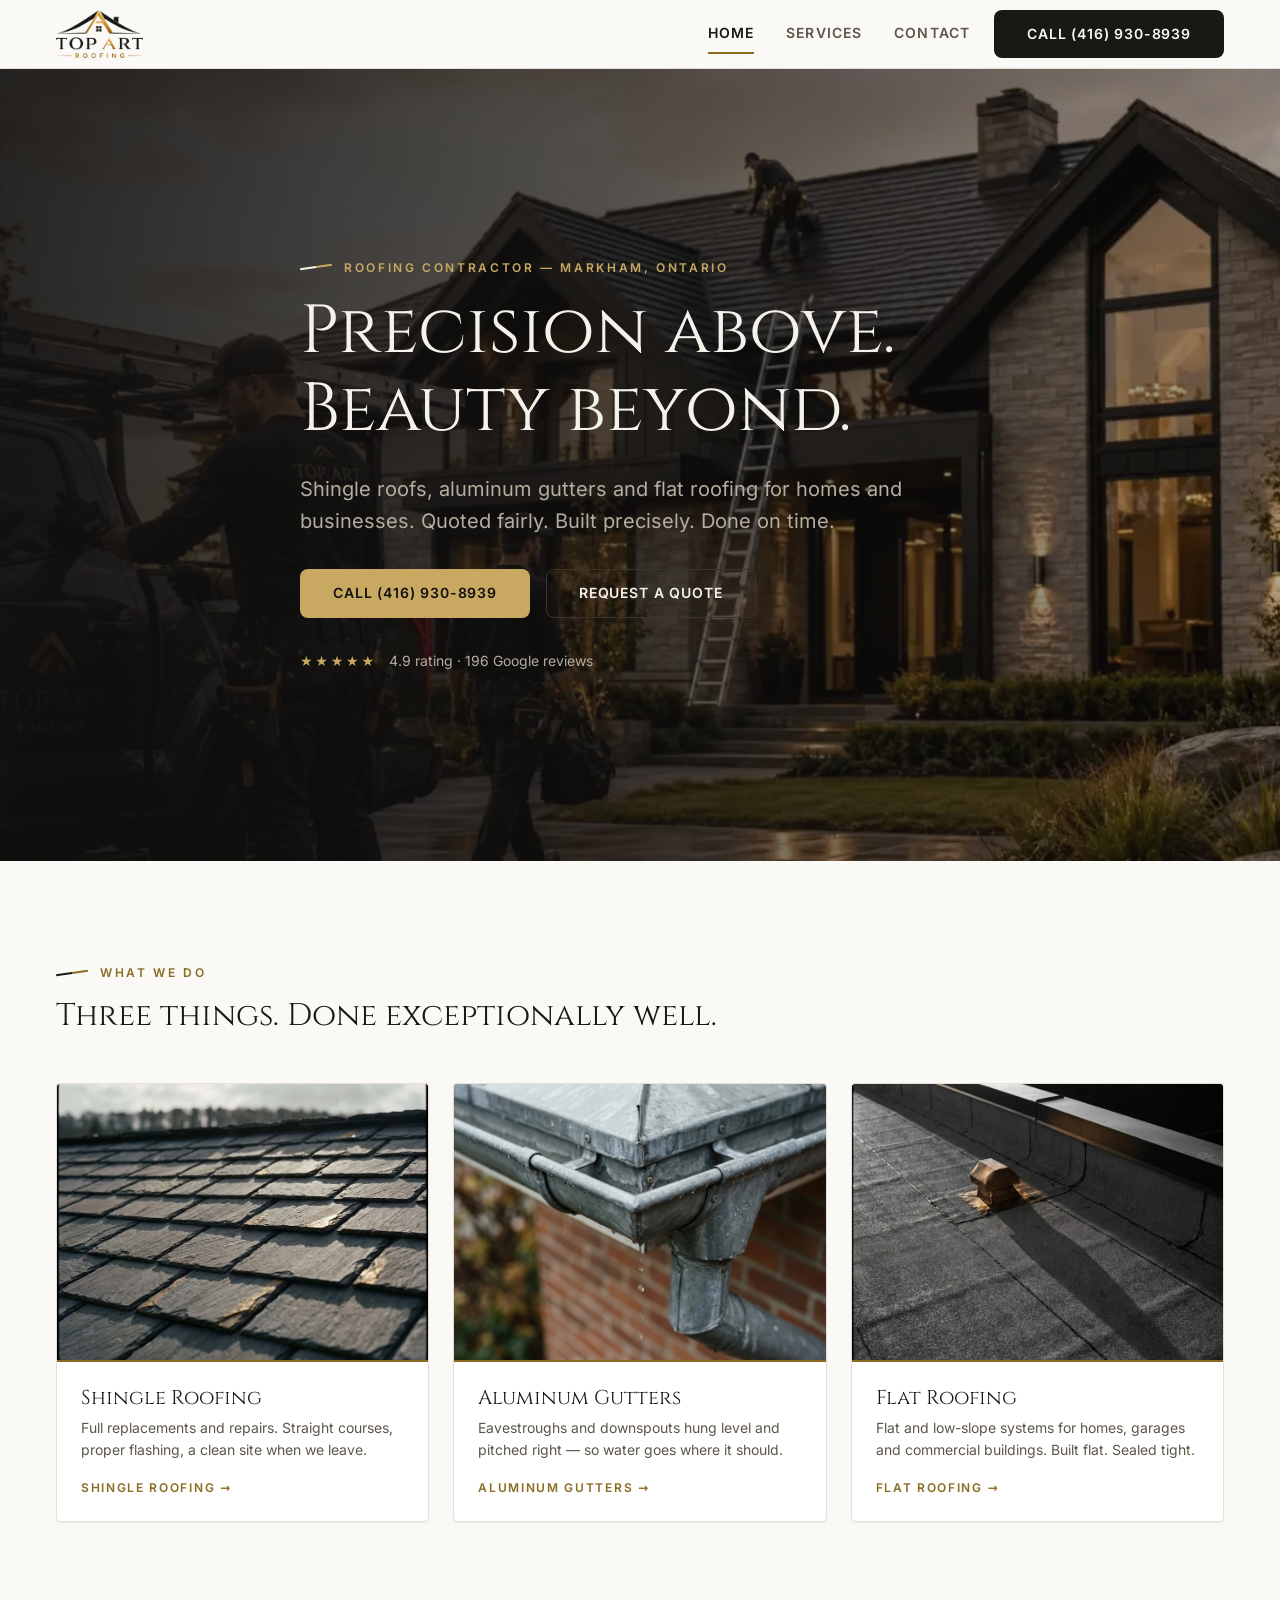
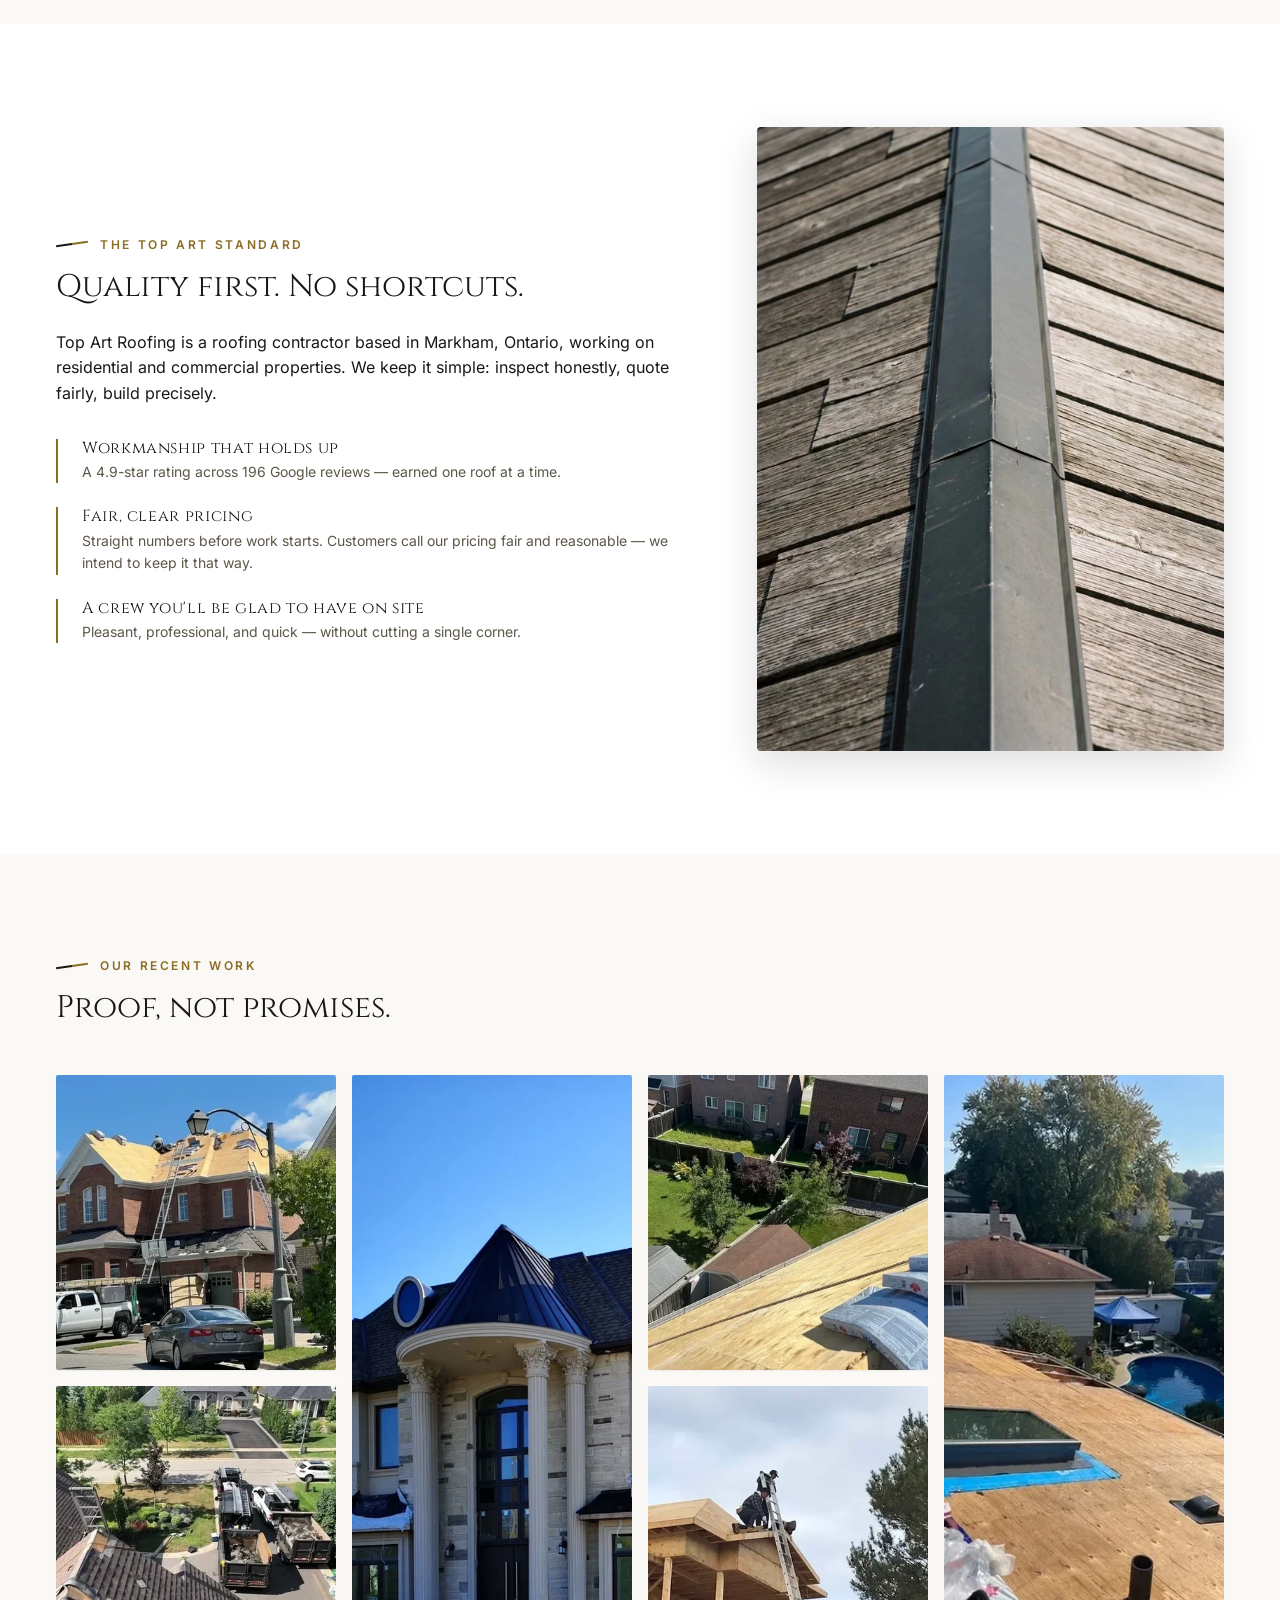
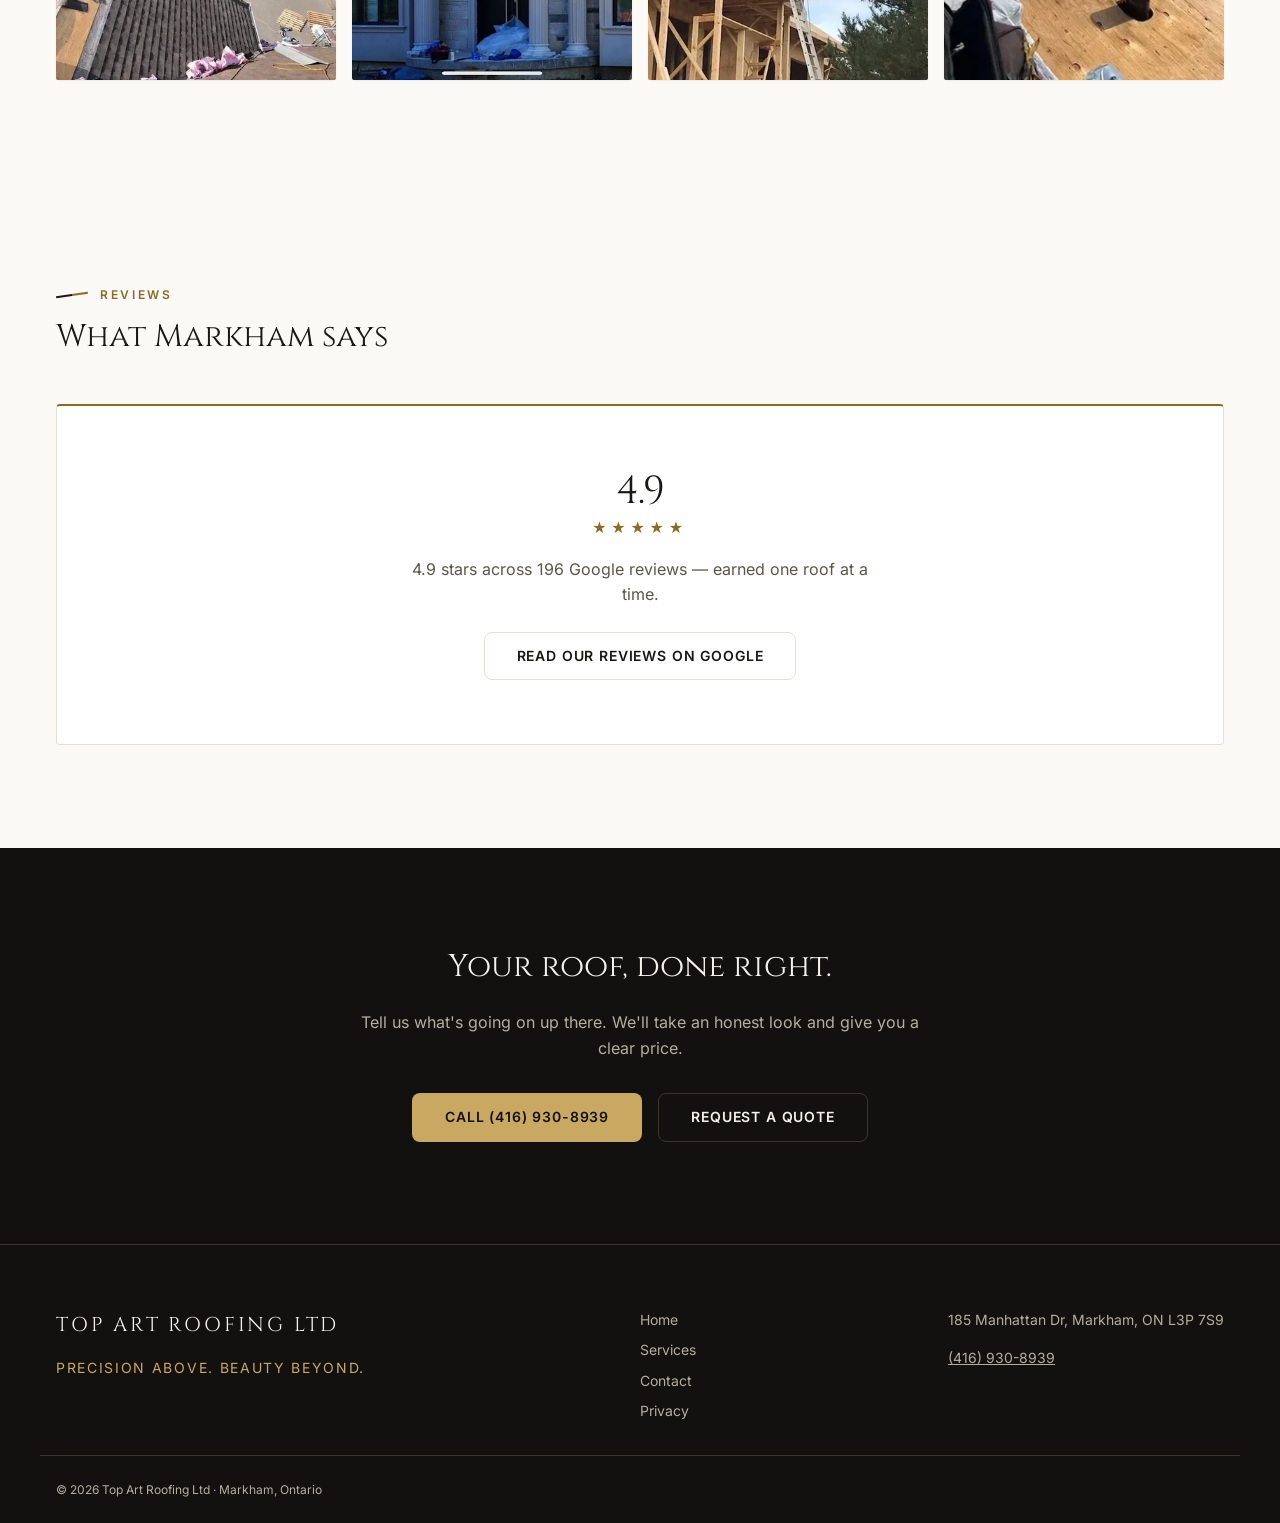
==== commit 115bc25c: "Polish round: hero entrance, soft buttons, nav animation, ping-pong hero Hero text gets a staggered " ====
--- a/site/index.html
+++ b/site/index.html
@@ -55,7 +55,7 @@
 
   <section class="section section--hero" id="hero" data-theme="dark">
     <div class="hero__media" aria-hidden="true" data-intro-loop>
-      <video class="hero__video" data-il-loop muted playsinline preload="auto" loop
+      <video class="hero__video" data-il-loop muted playsinline preload="auto"
              tabindex="-1" style="opacity:0" width="1666" height="1080">
         <source src="assets/video/hero-loop.mp4" type="video/mp4">
       </video>
--- a/site/shared/base.css
+++ b/site/shared/base.css
@@ -96,7 +96,7 @@
   text-decoration: none;
   text-align: center;
   border: 1px solid transparent;
-  border-radius: var(--radius-sm);
+  border-radius: var(--radius-lg);
   cursor: pointer;
 }
 @media (prefers-reduced-motion: no-preference) {
@@ -259,6 +259,29 @@
   border-bottom: 1px solid var(--color-border);
 }
 
+/* Mobile menu entrance — panel slides down, links cascade (motion-safe) */
+@media (prefers-reduced-motion: no-preference) {
+  .site-header.is-open .site-nav {
+    animation: nav-drop var(--duration-base) var(--ease-out-expo);
+  }
+  .site-header.is-open .site-nav a {
+    opacity: 0;
+    transform: translateY(calc(-1 * var(--space-2)));
+    animation: nav-link-in var(--duration-base) var(--ease-out-expo) forwards;
+  }
+  .site-header.is-open .site-nav a:nth-child(1) { animation-delay: 60ms; }
+  .site-header.is-open .site-nav a:nth-child(2) { animation-delay: 120ms; }
+  .site-header.is-open .site-nav a:nth-child(3) { animation-delay: 180ms; }
+
+  @keyframes nav-drop {
+    from { opacity: 0; transform: translateY(calc(-1 * var(--space-3))); }
+    to { opacity: 1; transform: none; }
+  }
+  @keyframes nav-link-in {
+    to { opacity: 1; transform: none; }
+  }
+}
+
 @media (min-width: 1024px) {
   .site-nav { display: flex; }
   .nav-toggle { display: none; }
@@ -299,6 +322,24 @@
 }
 
 .hero--compact .hero__content { padding-block: var(--space-6); }
+
+/* Hero text entrance — staggered rise, motion-safe */
+@media (prefers-reduced-motion: no-preference) {
+  .hero__content > * {
+    opacity: 0;
+    transform: translateY(var(--space-5));
+    animation: hero-rise var(--duration-slow) var(--ease-out-expo) forwards;
+  }
+  .hero__content > :nth-child(1) { animation-delay: 100ms; }
+  .hero__content > :nth-child(2) { animation-delay: 220ms; }
+  .hero__content > :nth-child(3) { animation-delay: 340ms; }
+  .hero__content > :nth-child(4) { animation-delay: 460ms; }
+  .hero__content > :nth-child(5) { animation-delay: 580ms; }
+
+  @keyframes hero-rise {
+    to { opacity: 1; transform: none; }
+  }
+}
 
 /* ---------- CTA band ---------- */
 .section--cta { text-align: center; }
